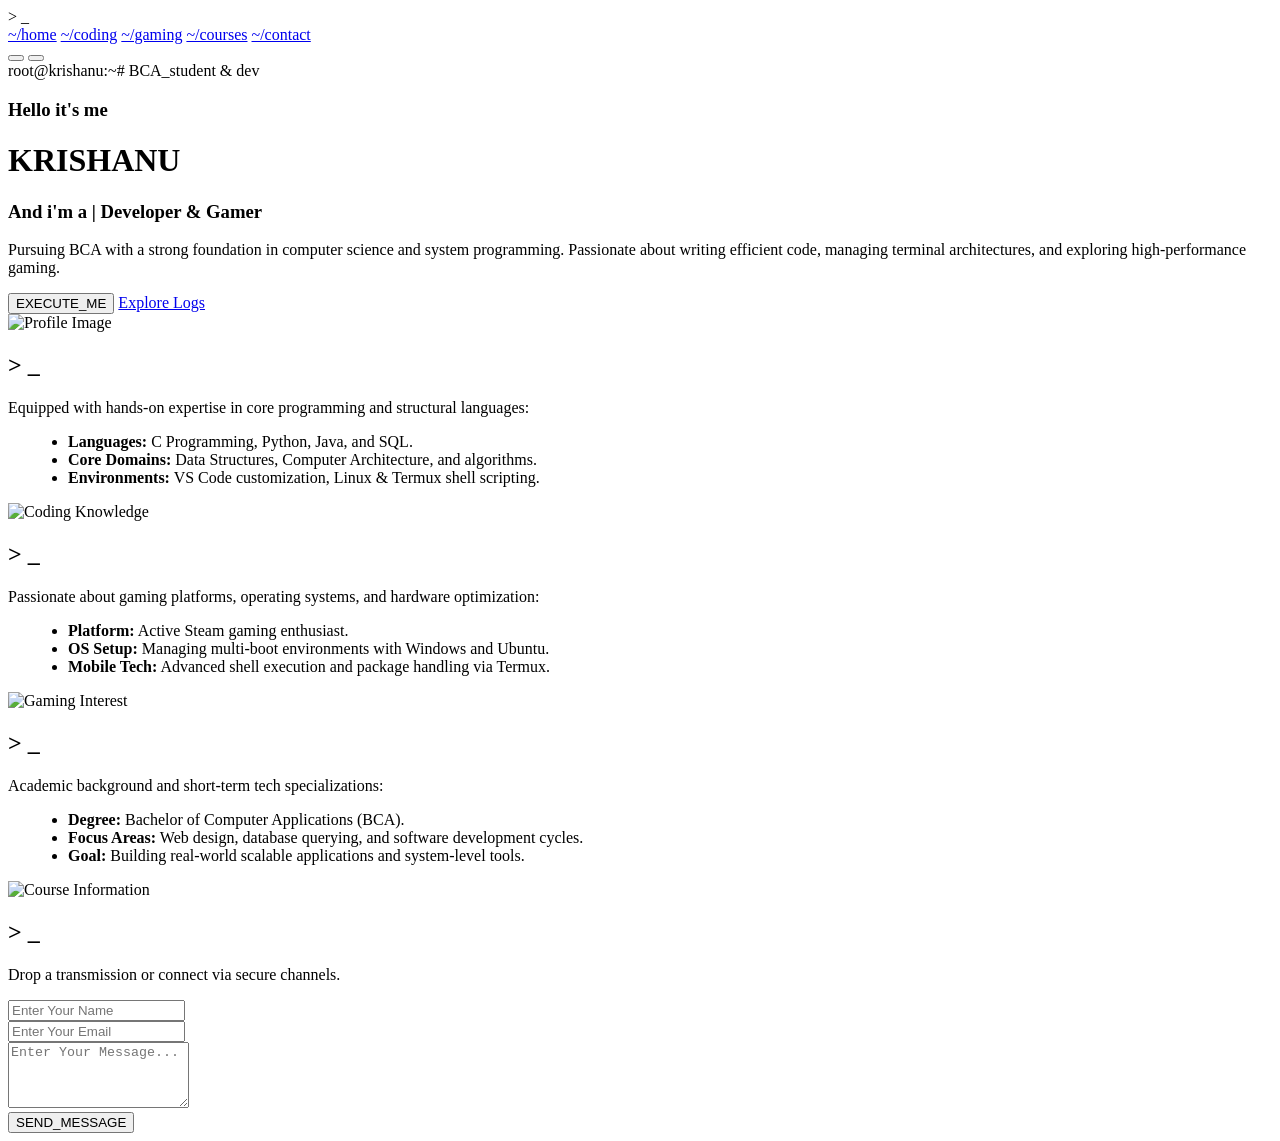
==== index.html @ 200f01db "Add files via upload" ====
<!DOCTYPE html>
<html lang="en">
<head>
    <meta charset="UTF-8">
    <meta name="viewport" content="width=device-width, initial-scale=1.0">
    <title>Cyber Portfolio - KRISHANU</title>
    <link rel="stylesheet" href="\CSS\index.css">
    <link href="https://fonts.googleapis.com/css2?family=Fira+Code:wght@400;600;700&display=swap" rel="stylesheet">
</head>
<body class="dark-theme">

    <div class="cyber-grid"></div>
    <div class="ambient-glow glow-1"></div>
    <div class="ambient-glow glow-2"></div>

    <header class="heading">
        <!-- Animated Typing Logo -->
        <div class="logo-container">
            <span class="prompt">&gt; </span><span class="typed-text" id="typedText"></span><span class="cursor">_</span>
        </div>
        
        <nav class="nav-links" id="navLinks">
            <a href="#home" class="active">~/home</a>
            <a href="#coding">~/coding</a>
            <a href="#gaming">~/gaming</a>
            <a href="#courses">~/courses</a>
            <a href="#contact">~/contact</a>
        </nav>
        
        <button type="button" class="btn" id="themeToggle" aria-label="Toggle Theme" title="Switch Theme"></button>
        <button type="button" class="menu-btn" id="menuToggle" aria-label="Toggle Menu"></button>
    </header>

    <!-- Hero Section with Profile Image (\image\img.jpg) -->
    <main class="body1" id="home">
        <div class="hero-content">
            <div class="badge">root@krishanu:~# BCA_student & dev</div>
            <h3 class="greeting">Hello it's me</h3>
            <h1 class="my-name">KRISHANU</h1>
            <h3 class="role">And i'm a | <span class="highlight">Developer & Gamer</span></h3>
            <p class="bio">Pursuing BCA with a strong foundation in computer science and system programming. Passionate about writing efficient code, managing terminal architectures, and exploring high-performance gaming.</p>
            
            <div class="cta-group">
                <button class="hire-btn">EXECUTE_ME</button>
                <a href="#coding" class="secondary-btn">Explore Logs</a>
            </div>
        </div>

        <div class="hero-img-container">
            <div class="shape-bg"></div>
            <image src="\image\img.jpg" class="img" alt="Profile Image"></image>
        </div>
    </main>

    <!-- Section 1: Coding Knowledge with \image\img1.jpg -->
    <section class="extra-section" id="coding">
        <div class="extra-card">
            <div class="extra-info">
                <h2>&gt; <span id="typedCoding"></span><span class="cursor">_</span></h2>
                <p>Equipped with hands-on expertise in core programming and structural languages:</p>
                <ul type="disc" style="margin-left: 20px; margin-top: 10px;">
                    <li><strong>Languages:</strong> C Programming, Python, Java, and SQL.</li>
                    <li><strong>Core Domains:</strong> Data Structures, Computer Architecture, and algorithms.</li>
                    <li><strong>Environments:</strong> VS Code customization, Linux & Termux shell scripting.</li>
                </ul>
            </div>
            <div class="extra-img-box">
                <img src="\image\img1.jpg" alt="Coding Knowledge">
            </div>
        </div>
    </section>

    <!-- Section 2: Gaming Interest with \image\img2.png -->
    <section class="extra-section" id="gaming">
        <div class="extra-card reverse">
            <div class="extra-info">
                <h2>&gt; <span id="typedGaming"></span><span class="cursor">_</span></h2>
                <p>Passionate about gaming platforms, operating systems, and hardware optimization:</p>
                <ul type="disc" style="margin-left: 20px; margin-top: 10px;">
                    <li><strong>Platform:</strong> Active Steam gaming enthusiast.</li>
                    <li><strong>OS Setup:</strong> Managing multi-boot environments with Windows and Ubuntu.</li>
                    <li><strong>Mobile Tech:</strong> Advanced shell execution and package handling via Termux.</li>
                </ul>
            </div>
            <div class="extra-img-box">
                <img src="\image\img2.png" alt="Gaming Interest">
            </div>
        </div>
    </section>

    <!-- Section 3: Course Information with \image\img3.jpg -->
    <section class="extra-section" id="courses">
        <div class="extra-card">
            <div class="extra-info">
                <h2>&gt; <span id="typedCourses"></span><span class="cursor">_</span></h2>
                <p>Academic background and short-term tech specializations:</p>
                <ul type="disc" style="margin-left: 20px; margin-top: 10px;">
                    <li><strong>Degree:</strong> Bachelor of Computer Applications (BCA).</li>
                    <li><strong>Focus Areas:</strong> Web design, database querying, and software development cycles.</li>
                    <li><strong>Goal:</strong> Building real-world scalable applications and system-level tools.</li>
                </ul>
            </div>
            <div class="extra-img-box">
                <img src="\image\img3.jpg" alt="Course Information">
            </div>
        </div>
    </section>

    <!-- Contact Section -->
    <section class="contact-section" id="contact">
        <div class="contact-container">
            <h2 class="contact-title">&gt; <span id="typedContact"></span><span class="cursor">_</span></h2>
            <p class="contact-desc">Drop a transmission or connect via secure channels.</p>
            
            <form class="contact-form" onsubmit="event.preventDefault(); alert('thanks for feedback');">
                <div class="form-group">
                    <input type="text" placeholder="Enter Your Name" required>
                </div>
                <div class="form-group">
                    <input type="email" placeholder="Enter Your Email" required>
                </div>
                <div class="form-group">
                    <textarea rows="4" placeholder="Enter Your Message..." required></textarea>
                </div>
                <button type="submit" class="submit-btn">SEND_MESSAGE</button>
            </form>
        </div>
    </section>

    <script src="/JS/index.js"></script>
</body>
</html>
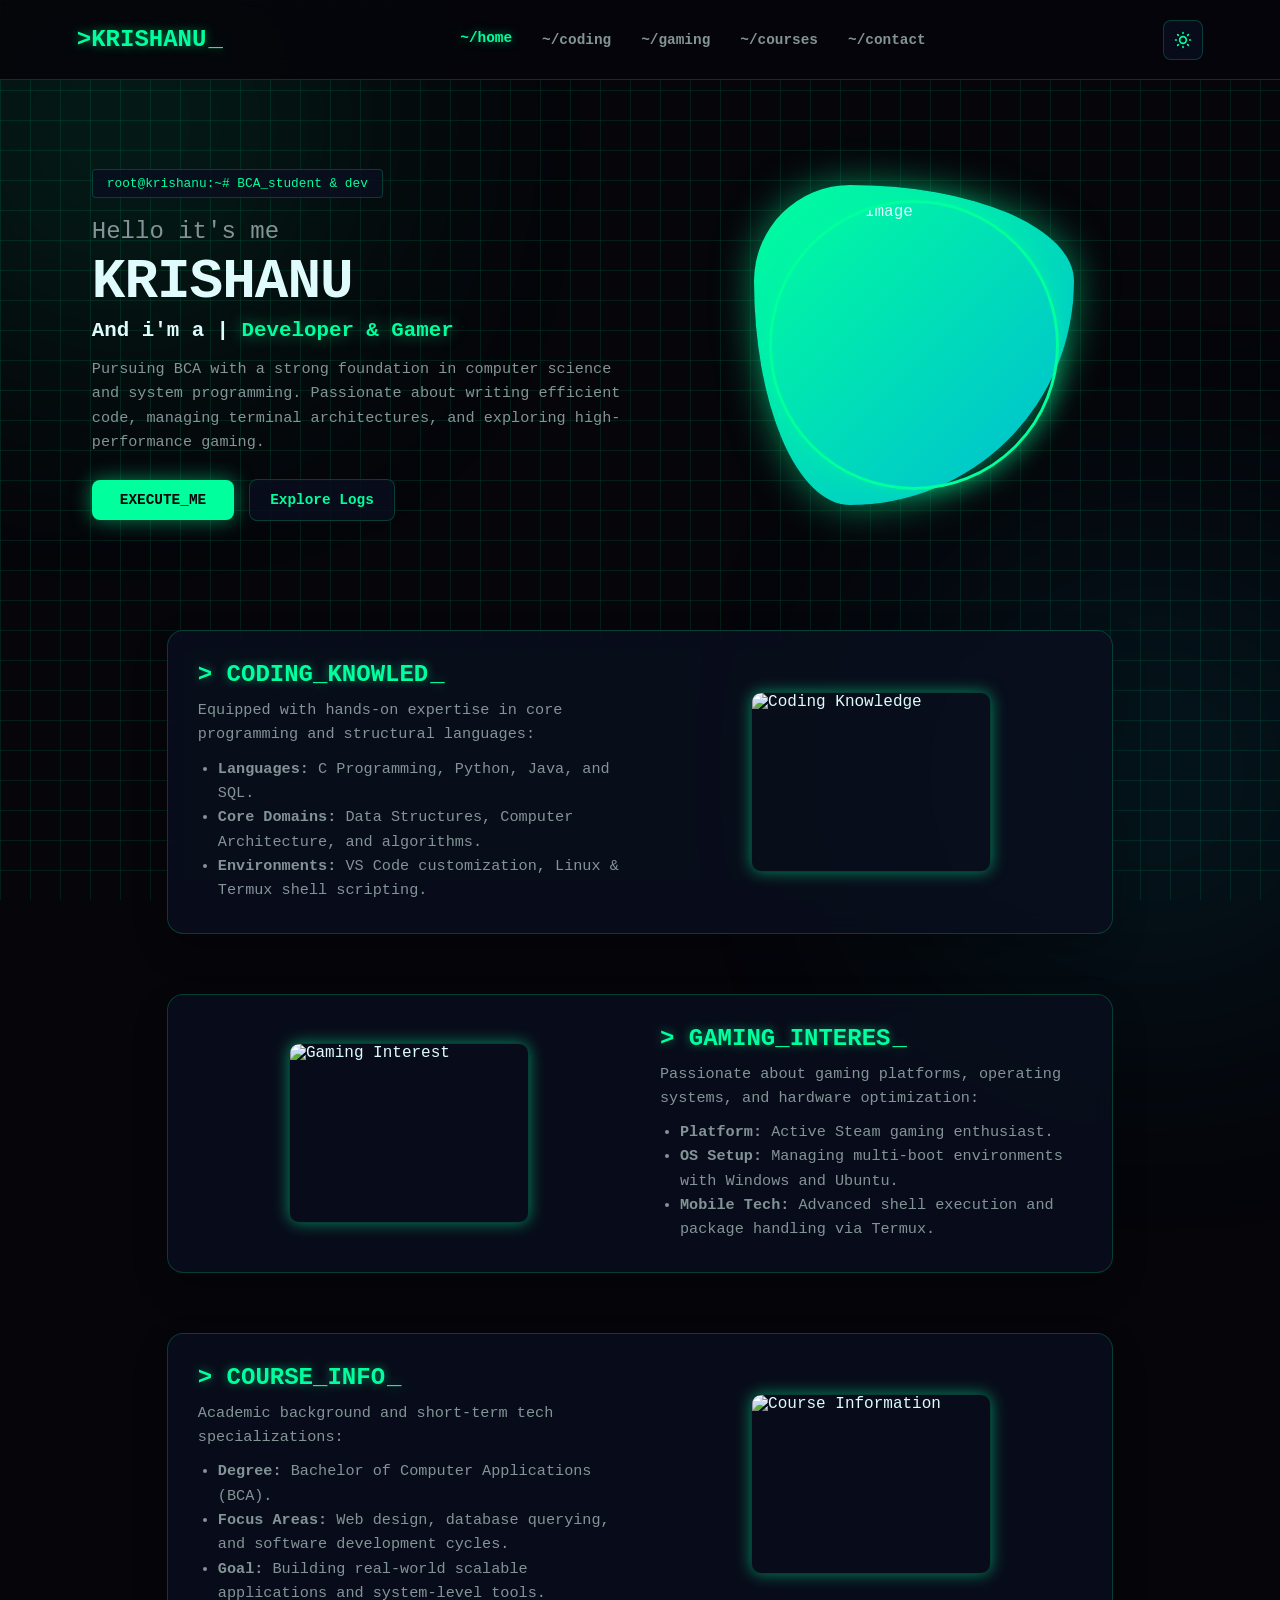
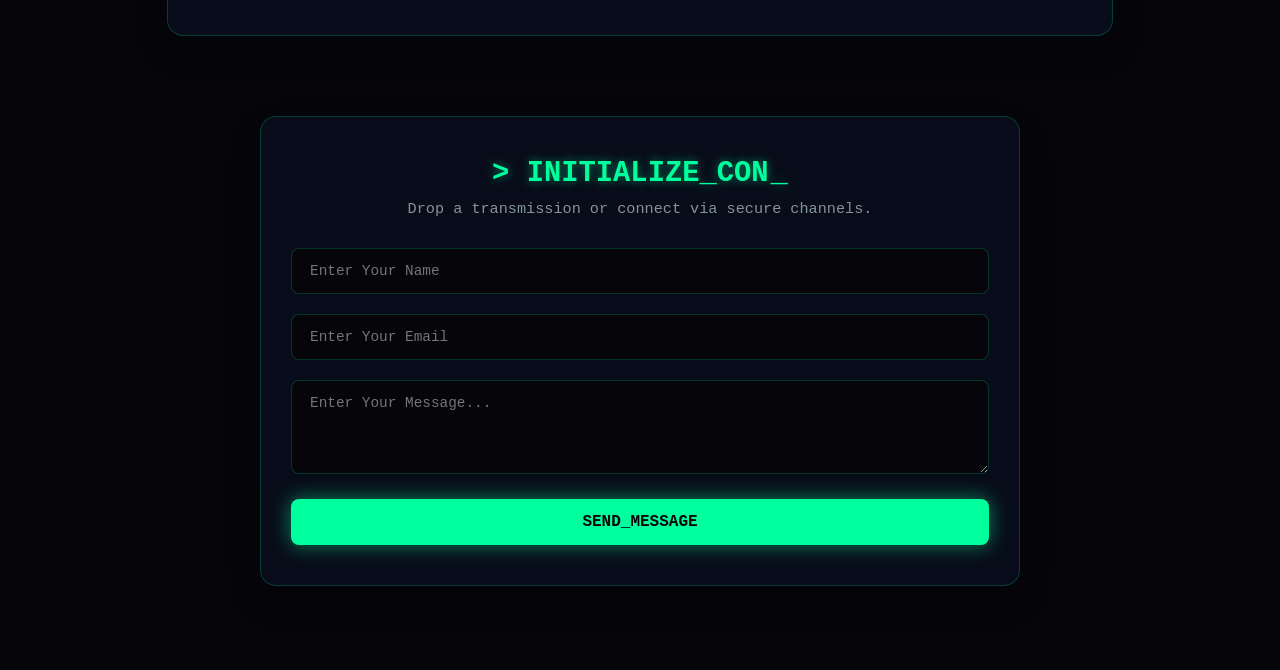
==== commit 44b39490: "Fix HTML structure and update file paths" ====
--- a/index.html
+++ b/index.html
@@ -4,7 +4,7 @@
     <meta charset="UTF-8">
     <meta name="viewport" content="width=device-width, initial-scale=1.0">
     <title>Cyber Portfolio - KRISHANU</title>
-    <link rel="stylesheet" href="\CSS\index.css">
+    <link rel="stylesheet" href="index.css">
     <link href="https://fonts.googleapis.com/css2?family=Fira+Code:wght@400;600;700&display=swap" rel="stylesheet">
 </head>
 <body class="dark-theme">
@@ -127,6 +127,6 @@
         </div>
     </section>
 
-    <script src="/JS/index.js"></script>
+    <script src="index.js"></script>
 </body>
-</html>+</html>
--- a/index.css
+++ b/index.css
@@ -0,0 +1,431 @@
+* {
+    margin: 0;
+    padding: 0;
+    box-sizing: border-box;
+    font-family: 'Fira Code', monospace;
+}
+
+body.dark-theme {
+    --bg-color: #05050a;
+    --card-bg: rgba(10, 15, 30, 0.85);
+    --border-color: rgba(0, 255, 157, 0.2);
+    --accent-color: #00ff9d;
+    --accent-glow: rgba(0, 255, 157, 0.5);
+    --text-main: #e0fbfc;
+    --text-muted: #839496;
+    --heading-bg: rgba(5, 5, 10, 0.9);
+}
+
+body.light-theme {
+    --bg-color: #f0f8ff;
+    --card-bg: rgba(255, 255, 255, 0.9);
+    --border-color: rgba(0, 150, 255, 0.3);
+    --accent-color: #0077ff;
+    --accent-glow: rgba(0, 119, 255, 0.4);
+    --text-main: #1e293b;
+    --text-muted: #64748b;
+    --heading-bg: rgba(240, 248, 255, 0.9);
+}
+
+body, html {
+    background-color: var(--bg-color);
+    color: var(--text-main);
+    overflow-x: hidden;
+    min-height: 100vh;
+    scroll-behavior: smooth;
+    transition: background-color 0.3s ease, color 0.3s ease;
+}
+
+.cyber-grid {
+    position: fixed;
+    top: 0; left: 0; width: 100%; height: 100%;
+    background-image: linear-gradient(var(--border-color) 1px, transparent 1px),
+                      linear-gradient(90deg, var(--border-color) 1px, transparent 1px);
+    background-size: 30px 30px;
+    z-index: -2;
+    opacity: 0.5;
+}
+
+.ambient-glow {
+    position: absolute;
+    width: 350px;
+    height: 350px;
+    border-radius: 50%;
+    filter: blur(140px);
+    z-index: -1;
+    opacity: 0.2;
+    pointer-events: none;
+}
+.glow-1 { top: -50px; left: -50px; background: var(--accent-color); }
+.glow-2 { bottom: -50px; right: -50px; background: #00bcd4; }
+
+.heading {
+    display: flex;
+    justify-content: space-between;
+    align-items: center;
+    background: var(--heading-bg);
+    backdrop-filter: blur(12px);
+    height: 80px;
+    padding: 0 6%;
+    position: sticky;
+    top: 0;
+    z-index: 1000;
+    border-bottom: 1px solid var(--border-color);
+}
+
+.logo-container {
+    font-size: 1.5rem;
+    font-weight: 700;
+    color: var(--accent-color);
+    text-shadow: 0 0 10px var(--accent-glow);
+    display: flex;
+    align-items: center;
+}
+.prompt {
+    color: var(--accent-color);
+}
+.cursor {
+    display: inline-block;
+    font-weight: bold;
+    color: var(--accent-color);
+    margin-left: 2px;
+    text-shadow: 0 0 12px var(--accent-glow);
+    animation: pulseUnderscore 0.7s ease-in-out infinite alternate;
+}
+
+@keyframes pulseUnderscore {
+    0% { opacity: 0.2; text-shadow: none; }
+    100% { opacity: 1; text-shadow: 0 0 15px var(--accent-color); }
+}
+
+.nav-links {
+    display: flex;
+    gap: 30px;
+}
+
+.nav-links a {
+    text-decoration: none;
+    color: var(--text-muted);
+    font-weight: 600;
+    font-size: 0.9rem;
+    transition: all 0.3s ease;
+    position: relative;
+    padding: 5px 0;
+}
+
+.nav-links a:hover, .nav-links a.active {
+    color: var(--accent-color);
+    text-shadow: 0 0 10px var(--accent-glow);
+    transform: translateY(-2px);
+}
+
+.btn {
+    height: 40px;
+    width: 40px;
+    border-radius: 8px;
+    border: 1px solid var(--border-color);
+    background: var(--card-bg);
+    cursor: pointer;
+    background-size: 20px;
+    background-position: center;
+    background-repeat: no-repeat;
+    transition: all 0.3s ease;
+}
+body.dark-theme .btn {
+    background-image: url("data:image/svg+xml,%3Csvg xmlns='http://www.w3.org/2000/svg' fill='none' viewBox='0 0 24 24' stroke='%2300ff9d'%3E%3Cpath stroke-linecap='round' stroke-linejoin='round' stroke-width='2' d='M12 3v1m0 16v1m9-9h-1M4 12H3m15.364 6.364l-.707-.707M6.343 6.343l-.707-.707m12.728 0l-.707.707M6.343 17.657l-.707.707M16 12a4 4 0 11-8 0 4 4 0 018 0z'%3E%3C/path%3E%3C/svg%3E");
+}
+body.light-theme .btn {
+    background-image: url("data:image/svg+xml,%3Csvg xmlns='http://www.w3.org/2000/svg' fill='none' viewBox='0 0 24 24' stroke='%230077ff'%3E%3Cpath stroke-linecap='round' stroke-linejoin='round' stroke-width='2' d='M20.354 15.354A9 9 0 018.646 3.646 9.003 9.003 0 0012 21a9.003 9.003 0 008.354-5.646z'%3E%3C/path%3E%3C/svg%3E");
+}
+.btn:hover { transform: scale(1.1); box-shadow: 0 0 10px var(--accent-glow); }
+
+.menu-btn {
+    height: 40px;
+    width: 40px;
+    border-radius: 8px;
+    border: 1px solid var(--border-color);
+    background: var(--card-bg);
+    cursor: pointer;
+    display: none;
+    background-size: 20px;
+    background-position: center;
+    background-repeat: no-repeat;
+}
+body.dark-theme .menu-btn {
+    background-image: url("data:image/svg+xml,%3Csvg xmlns='http://www.w3.org/2000/svg' fill='none' viewBox='0 0 24 24' stroke='%2300ff9d'%3E%3Cpath stroke-linecap='round' stroke-linejoin='round' stroke-width='2' d='M4 6h16M4 12h16m-7 6h7'%3E%3C/path%3E%3C/svg%3E");
+}
+body.light-theme .menu-btn {
+    background-image: url("data:image/svg+xml,%3Csvg xmlns='http://www.w3.org/2000/svg' fill='none' viewBox='0 0 24 24' stroke='%230077ff'%3E%3Cpath stroke-linecap='round' stroke-linejoin='round' stroke-width='2' d='M4 6h16M4 12h16m-7 6h7'%3E%3C/path%3E%3C/svg%3E");
+}
+
+.body1 {
+    background: transparent;
+    width: 100%;
+    max-width: 1250px;
+    margin: 40px auto;
+    padding: 0 6%;
+    display: flex;
+    justify-content: space-between;
+    align-items: center;
+    position: relative;
+    z-index: 1;
+}
+
+.hero-content {
+    flex: 1;
+    max-width: 650px;
+}
+
+.badge {
+    display: inline-block;
+    padding: 6px 14px;
+    background: var(--card-bg);
+    border: 1px solid var(--border-color);
+    color: var(--accent-color);
+    font-size: 0.8rem;
+    border-radius: 4px;
+    margin-bottom: 20px;
+}
+
+.greeting {
+    font-size: 1.5rem;
+    font-weight: 400;
+    color: var(--text-muted);
+}
+
+.my-name {
+    font-size: 3.5rem;
+    font-weight: 700;
+    color: var(--text-main);
+    margin: 5px 0;
+    letter-spacing: -1px;
+}
+
+.role {
+    font-size: 1.3rem;
+    font-weight: 600;
+    color: var(--text-main);
+    margin-bottom: 15px;
+}
+
+.highlight {
+    color: var(--accent-color);
+    text-shadow: 0 0 15px var(--accent-glow);
+}
+
+.bio {
+    font-size: 0.95rem;
+    color: var(--text-muted);
+    margin-bottom: 25px;
+    line-height: 1.6;
+}
+
+.cta-group {
+    display: flex;
+    gap: 15px;
+    align-items: center;
+}
+
+.hire-btn {
+    background: var(--accent-color);
+    color: var(--bg-color);
+    border: none;
+    padding: 12px 28px;
+    font-size: 0.9rem;
+    font-weight: 700;
+    border-radius: 8px;
+    cursor: pointer;
+    box-shadow: 0 0 20px var(--accent-glow);
+    transition: all 0.3s ease;
+}
+
+.hire-btn:hover {
+    transform: translateY(-4px);
+    box-shadow: 0 0 35px var(--accent-color);
+}
+
+.secondary-btn {
+    text-decoration: none;
+    color: var(--accent-color);
+    padding: 12px 20px;
+    font-size: 0.9rem;
+    font-weight: 600;
+    border-radius: 8px;
+    background: var(--card-bg);
+    border: 1px solid var(--border-color);
+    transition: all 0.3s ease;
+}
+
+.secondary-btn:hover {
+    border-color: var(--accent-color);
+    transform: translateY(-3px);
+}
+
+.hero-img-container {
+    flex: 1;
+    display: flex;
+    justify-content: center;
+    align-items: center;
+    position: relative;
+    height: 450px;
+}
+
+.shape-bg {
+    position: absolute;
+    width: 320px;
+    height: 320px;
+    background: linear-gradient(135deg, var(--accent-color), #00bcd4);
+    border-radius: 30% 70% 70% 30% / 30% 30% 70% 70%;
+    box-shadow: 0 0 40px var(--accent-glow);
+    z-index: 1;
+    animation: cyberMorph 8s ease-in-out infinite alternate;
+}
+
+@keyframes cyberMorph {
+    0% { border-radius: 30% 70% 70% 30% / 30% 30% 70% 70%; transform: rotate(0deg); }
+    100% { border-radius: 50% 50% 33% 67% / 55% 27% 73% 45%; transform: rotate(360deg); }
+}
+
+.img {
+    height: 290px;
+    width: 290px;
+    border-radius: 50%;
+    object-fit: cover;
+    position: relative;
+    z-index: 2;
+    border: 3px solid var(--accent-color);
+    box-shadow: 0 0 25px var(--accent-glow);
+    animation: floatImage 4s ease-in-out infinite;
+}
+
+@keyframes floatImage {
+    0% { transform: translateY(0px); }
+    50% { transform: translateY(-12px); }
+    100% { transform: translateY(0px); }
+}
+
+.extra-section {
+    width: 100%;
+    max-width: 1100px;
+    margin: 60px auto;
+    padding: 0 6%;
+}
+
+.extra-card {
+    background: var(--card-bg);
+    backdrop-filter: blur(12px);
+    border: 1px solid var(--border-color);
+    padding: 30px;
+    border-radius: 16px;
+    display: flex;
+    align-items: center;
+    justify-content: space-between;
+    gap: 40px;
+    box-shadow: 0 15px 35px rgba(0, 0, 0, 0.2);
+    transition: border-color 0.3s ease;
+}
+
+.extra-card:hover { border-color: var(--accent-color); }
+.extra-card.reverse { flex-direction: row-reverse; }
+
+.extra-info { flex: 1; }
+.extra-info h2 {
+    font-size: 1.5rem;
+    color: var(--accent-color);
+    margin-bottom: 10px;
+    text-shadow: 0 0 10px var(--accent-glow);
+}
+.extra-info p, .extra-info li { color: var(--text-muted); font-size: 0.95rem; line-height: 1.6; }
+
+.extra-img-box {
+    flex: 1;
+    display: flex;
+    justify-content: center;
+    align-items: center;
+}
+
+.extra-img-box img {
+    width: 240px;
+    height: 180px;
+    object-fit: cover;
+    border-radius: 10px;
+    border: 1px solid var(--border-color);
+    box-shadow: 0 0 15px var(--accent-glow);
+    transition: transform 0.3s ease;
+}
+.extra-img-box img:hover { transform: scale(1.05); }
+
+.contact-section {
+    width: 100%;
+    max-width: 800px;
+    margin: 80px auto;
+    padding: 0 20px;
+    text-align: center;
+}
+
+.contact-container {
+    background: var(--card-bg);
+    backdrop-filter: blur(12px);
+    border: 1px solid var(--border-color);
+    padding: 40px 30px;
+    border-radius: 16px;
+    box-shadow: 0 15px 35px rgba(0, 0, 0, 0.2);
+}
+
+.contact-title {
+    font-size: 1.8rem;
+    color: var(--accent-color);
+    margin-bottom: 10px;
+    text-shadow: 0 0 10px var(--accent-glow);
+}
+
+.contact-desc { color: var(--text-muted); font-size: 0.95rem; margin-bottom: 30px; }
+.contact-form { display: flex; flex-direction: column; gap: 20px; }
+
+.form-group input, .form-group textarea {
+    width: 100%;
+    padding: 14px 18px;
+    background: var(--bg-color);
+    border: 1px solid var(--border-color);
+    border-radius: 8px;
+    color: var(--text-main);
+    font-family: 'Fira Code', monospace;
+    font-size: 0.9rem;
+    outline: none;
+}
+.form-group input:focus, .form-group textarea:focus { border-color: var(--accent-color); }
+
+.submit-btn {
+    background: var(--accent-color);
+    color: var(--bg-color);
+    border: none;
+    padding: 14px;
+    font-size: 1rem;
+    font-weight: 700;
+    border-radius: 8px;
+    cursor: pointer;
+    box-shadow: 0 0 20px var(--accent-glow);
+    transition: all 0.3s ease;
+}
+.submit-btn:hover { transform: translateY(-2px); }
+
+@media (max-width: 950px) {
+    .body1 { flex-direction: column-reverse; text-align: center; gap: 40px; }
+    .hero-content { display: flex; flex-direction: column; align-items: center; }
+    .extra-card, .extra-card.reverse { flex-direction: column; text-align: center; }
+    .nav-links {
+        display: none;
+        position: absolute;
+        top: 80px; left: 0; width: 100%;
+        background: var(--heading-bg);
+        backdrop-filter: blur(12px);
+        flex-direction: column;
+        padding: 20px;
+        text-align: center;
+        border-bottom: 1px solid var(--border-color);
+        gap: 15px;
+    }
+    .nav-links.mobile-active { display: flex; }
+    .menu-btn { display: block; }
+    .cta-group { justify-content: center; }
+}
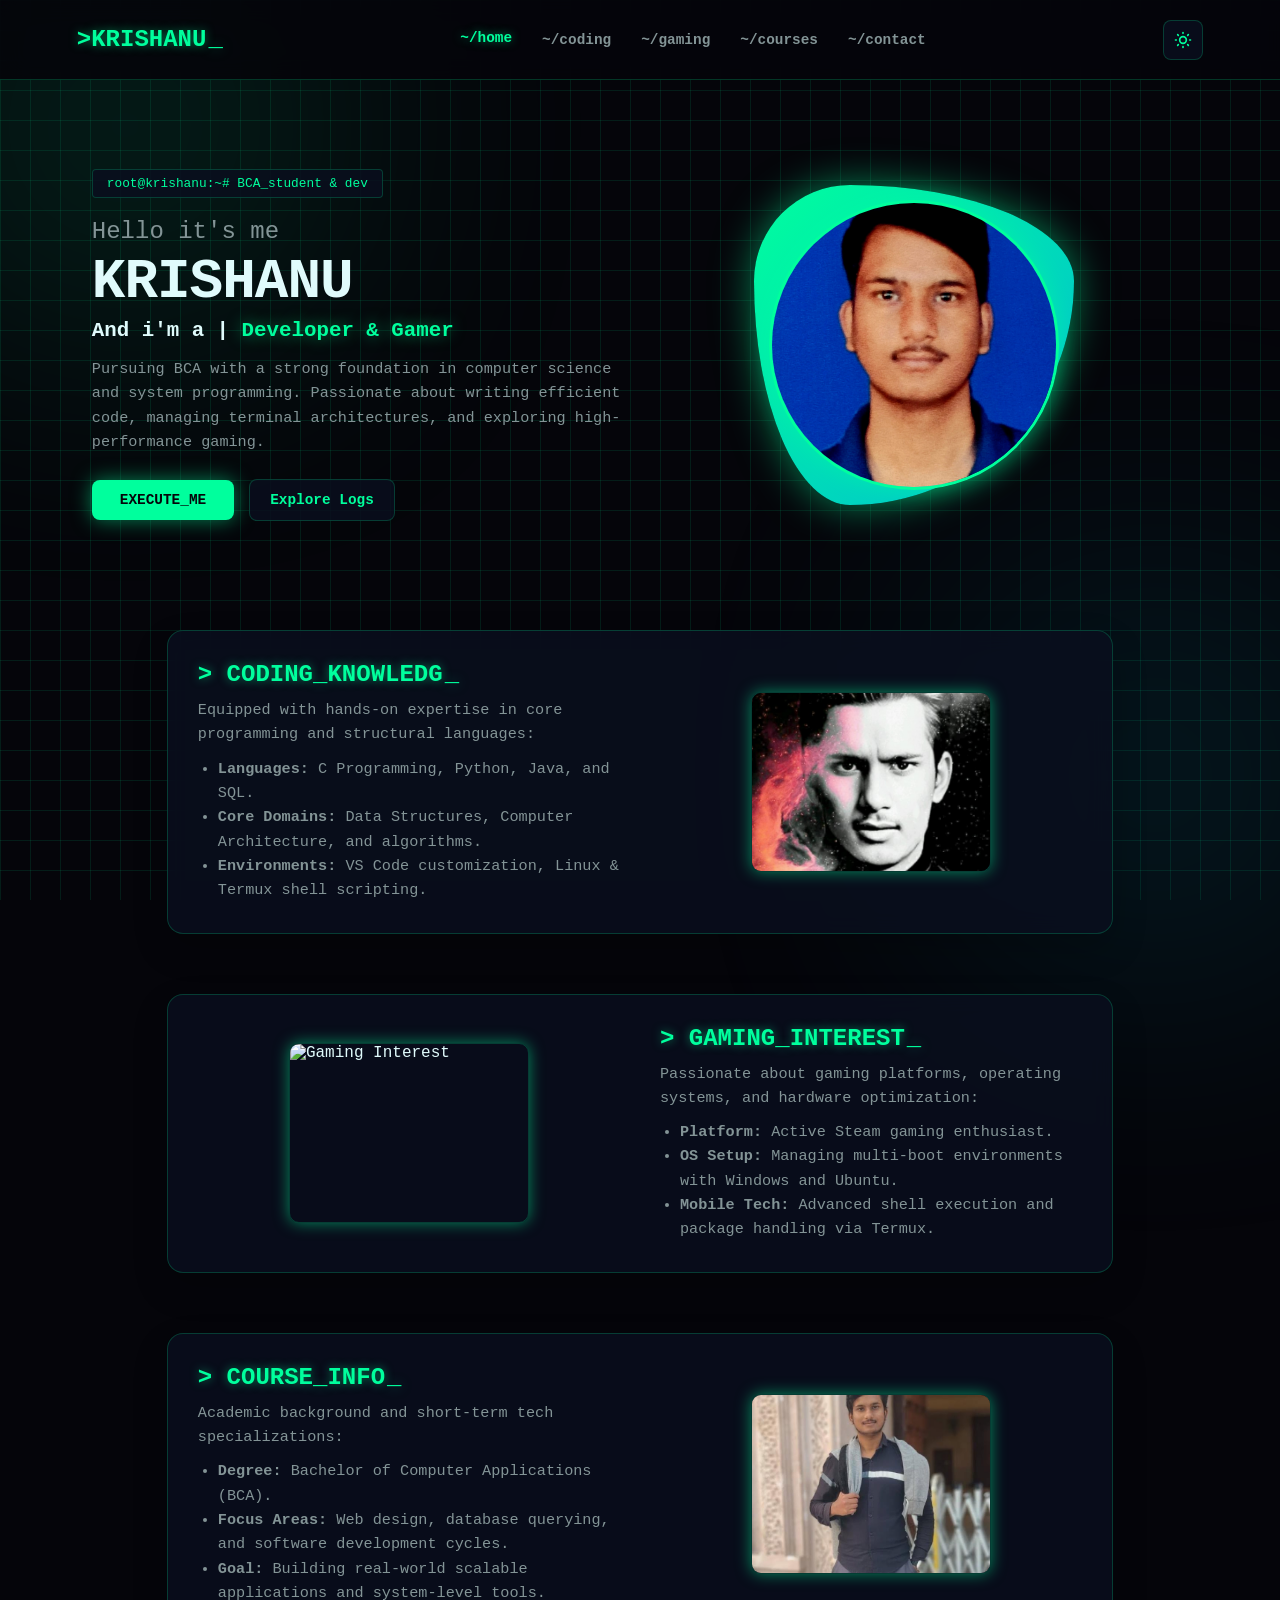
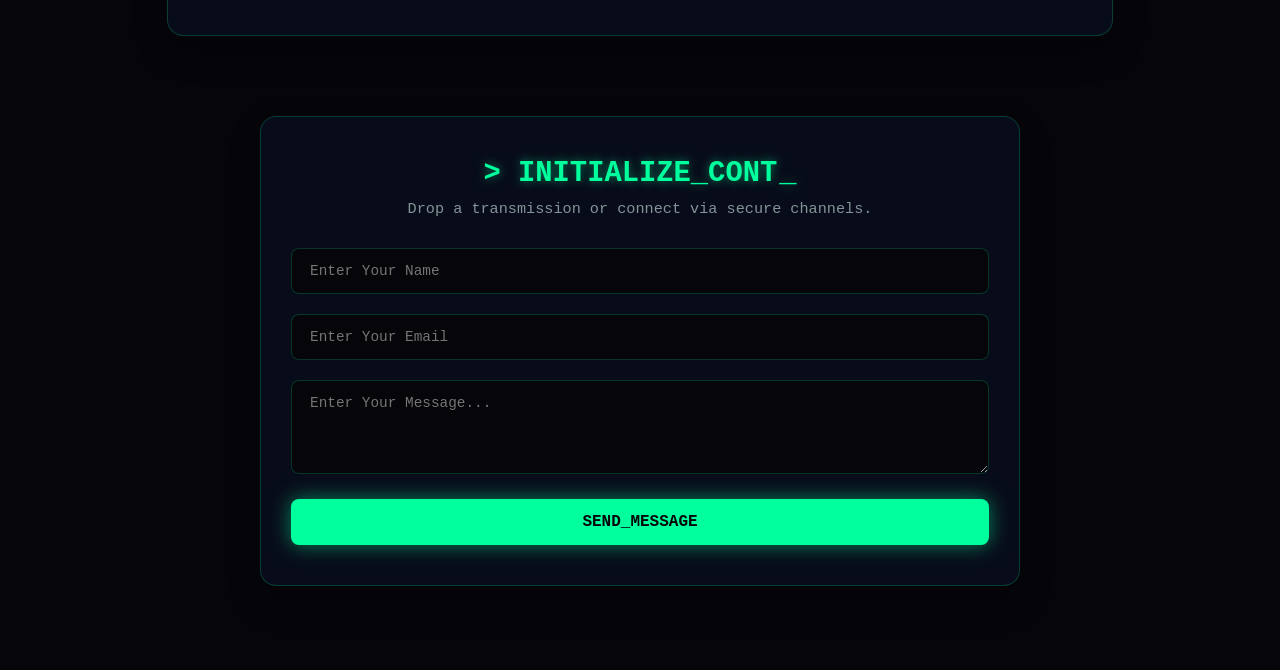
==== commit 95b07dca: "Update index.html" ====
--- a/index.html
+++ b/index.html
@@ -48,7 +48,7 @@
 
         <div class="hero-img-container">
             <div class="shape-bg"></div>
-            <image src="\image\img.jpg" class="img" alt="Profile Image"></image>
+            <image src="img.jpg" class="img" alt="Profile Image"></image>
         </div>
     </main>
 
@@ -65,7 +65,7 @@
                 </ul>
             </div>
             <div class="extra-img-box">
-                <img src="\image\img1.jpg" alt="Coding Knowledge">
+                <img src="img1.jpg" alt="Coding Knowledge">
             </div>
         </div>
     </section>
@@ -83,7 +83,7 @@
                 </ul>
             </div>
             <div class="extra-img-box">
-                <img src="\image\img2.png" alt="Gaming Interest">
+                <img src="img2.png" alt="Gaming Interest">
             </div>
         </div>
     </section>
@@ -101,7 +101,7 @@
                 </ul>
             </div>
             <div class="extra-img-box">
-                <img src="\image\img3.jpg" alt="Course Information">
+                <img src="img3.jpg" alt="Course Information">
             </div>
         </div>
     </section>
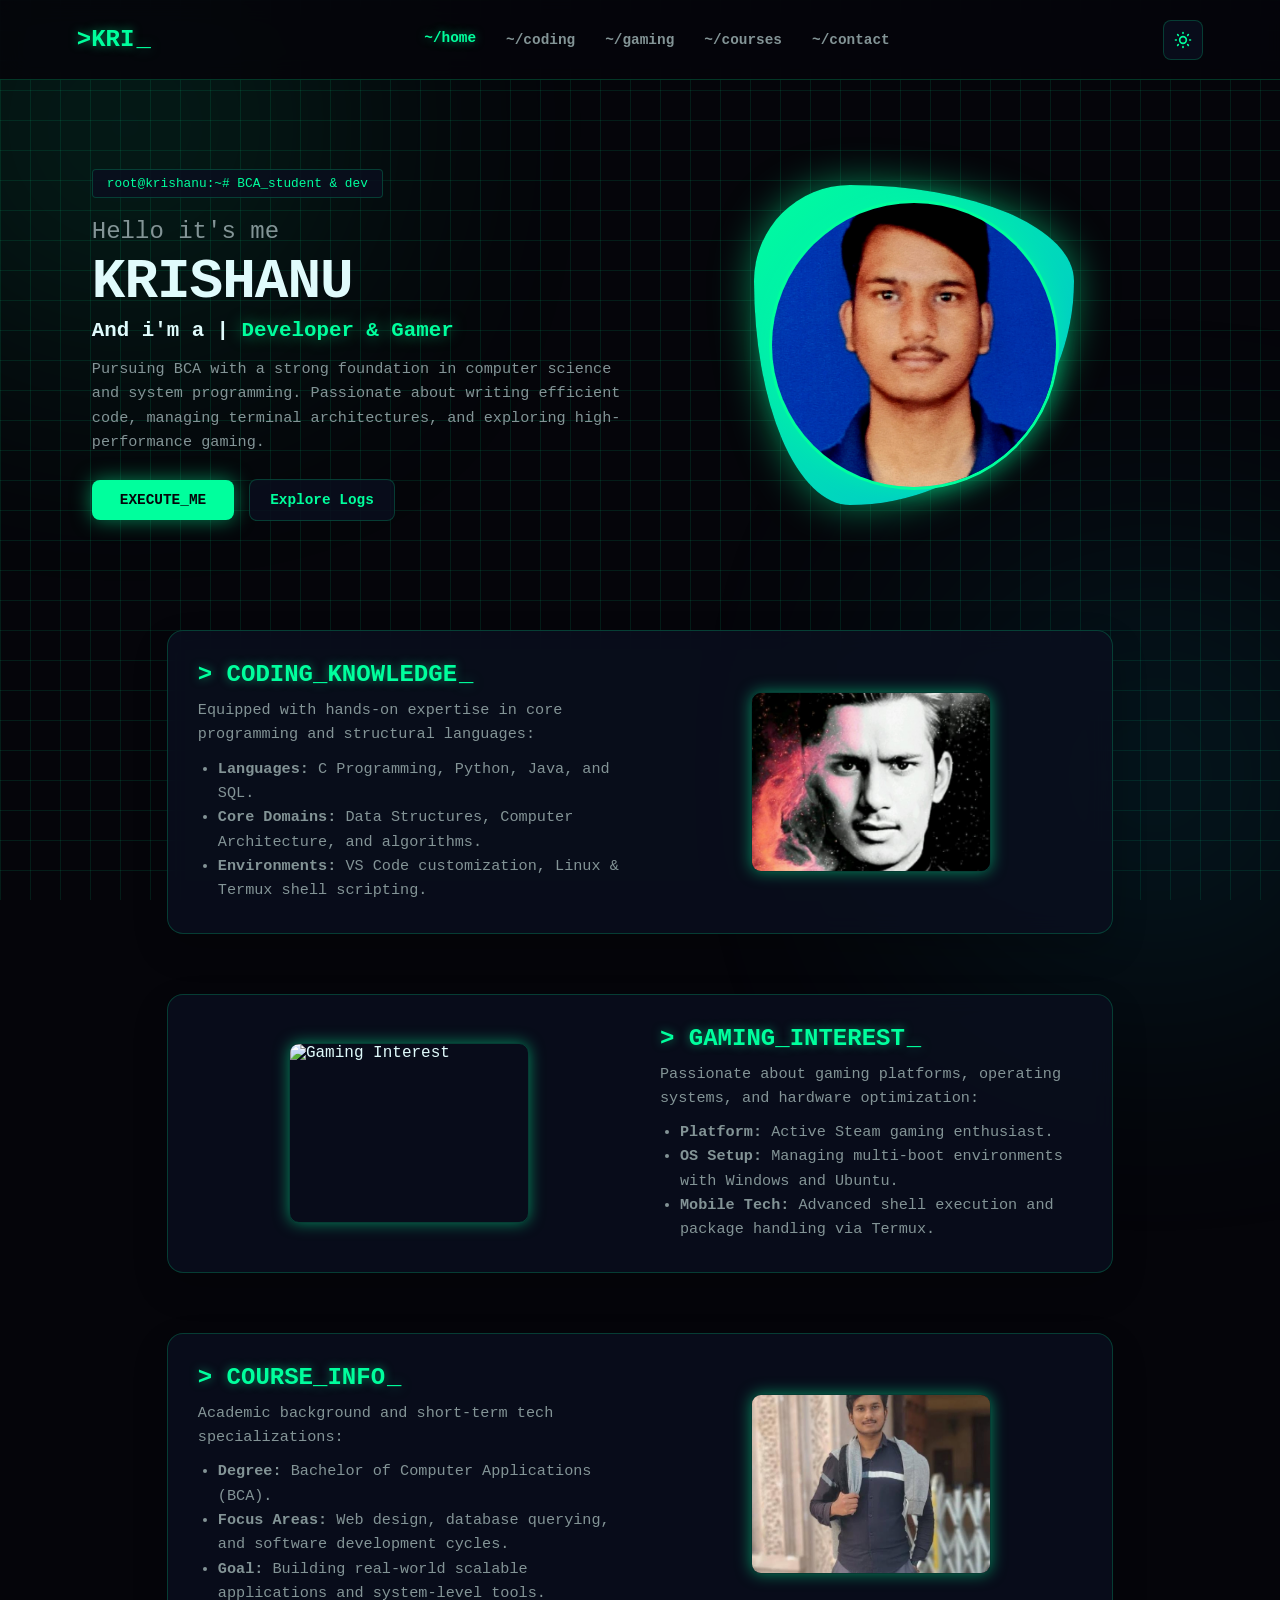
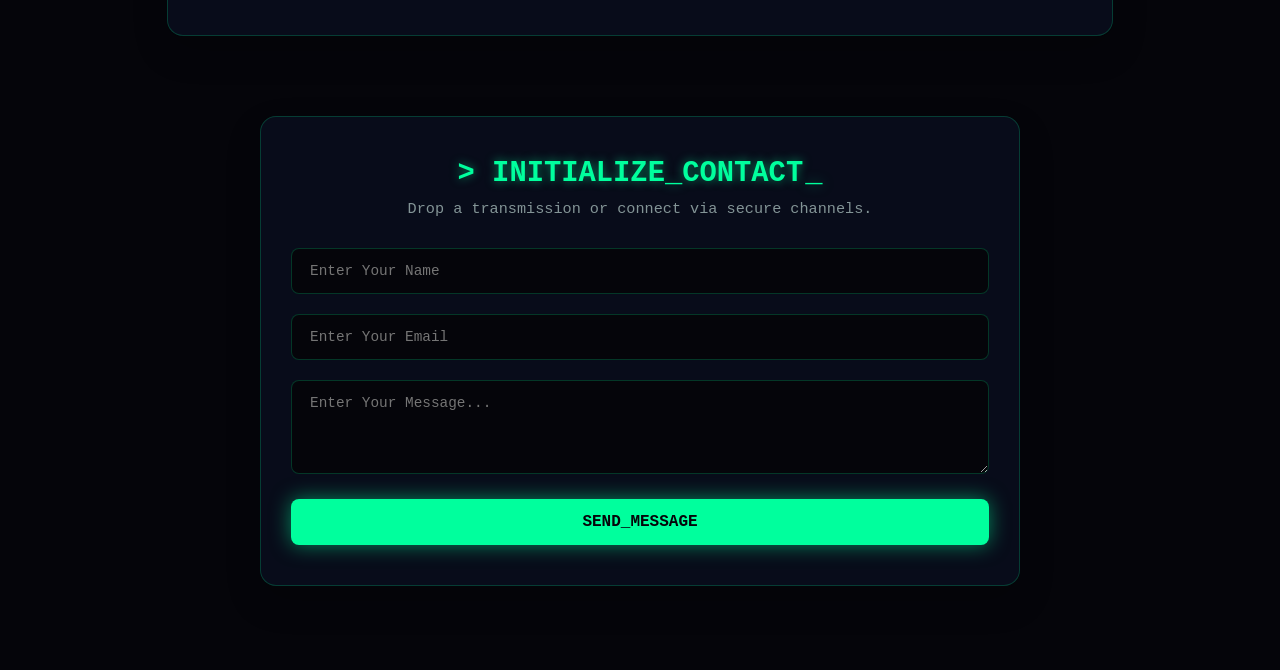
==== commit 4867c0f8: "Update index.html" ====
--- a/index.html
+++ b/index.html
@@ -48,7 +48,7 @@
 
         <div class="hero-img-container">
             <div class="shape-bg"></div>
-            <image src="img.jpg" class="img" alt="Profile Image"></image>
+            <img src="img.jpg" class="img" alt="Profile Image">
         </div>
     </main>
 
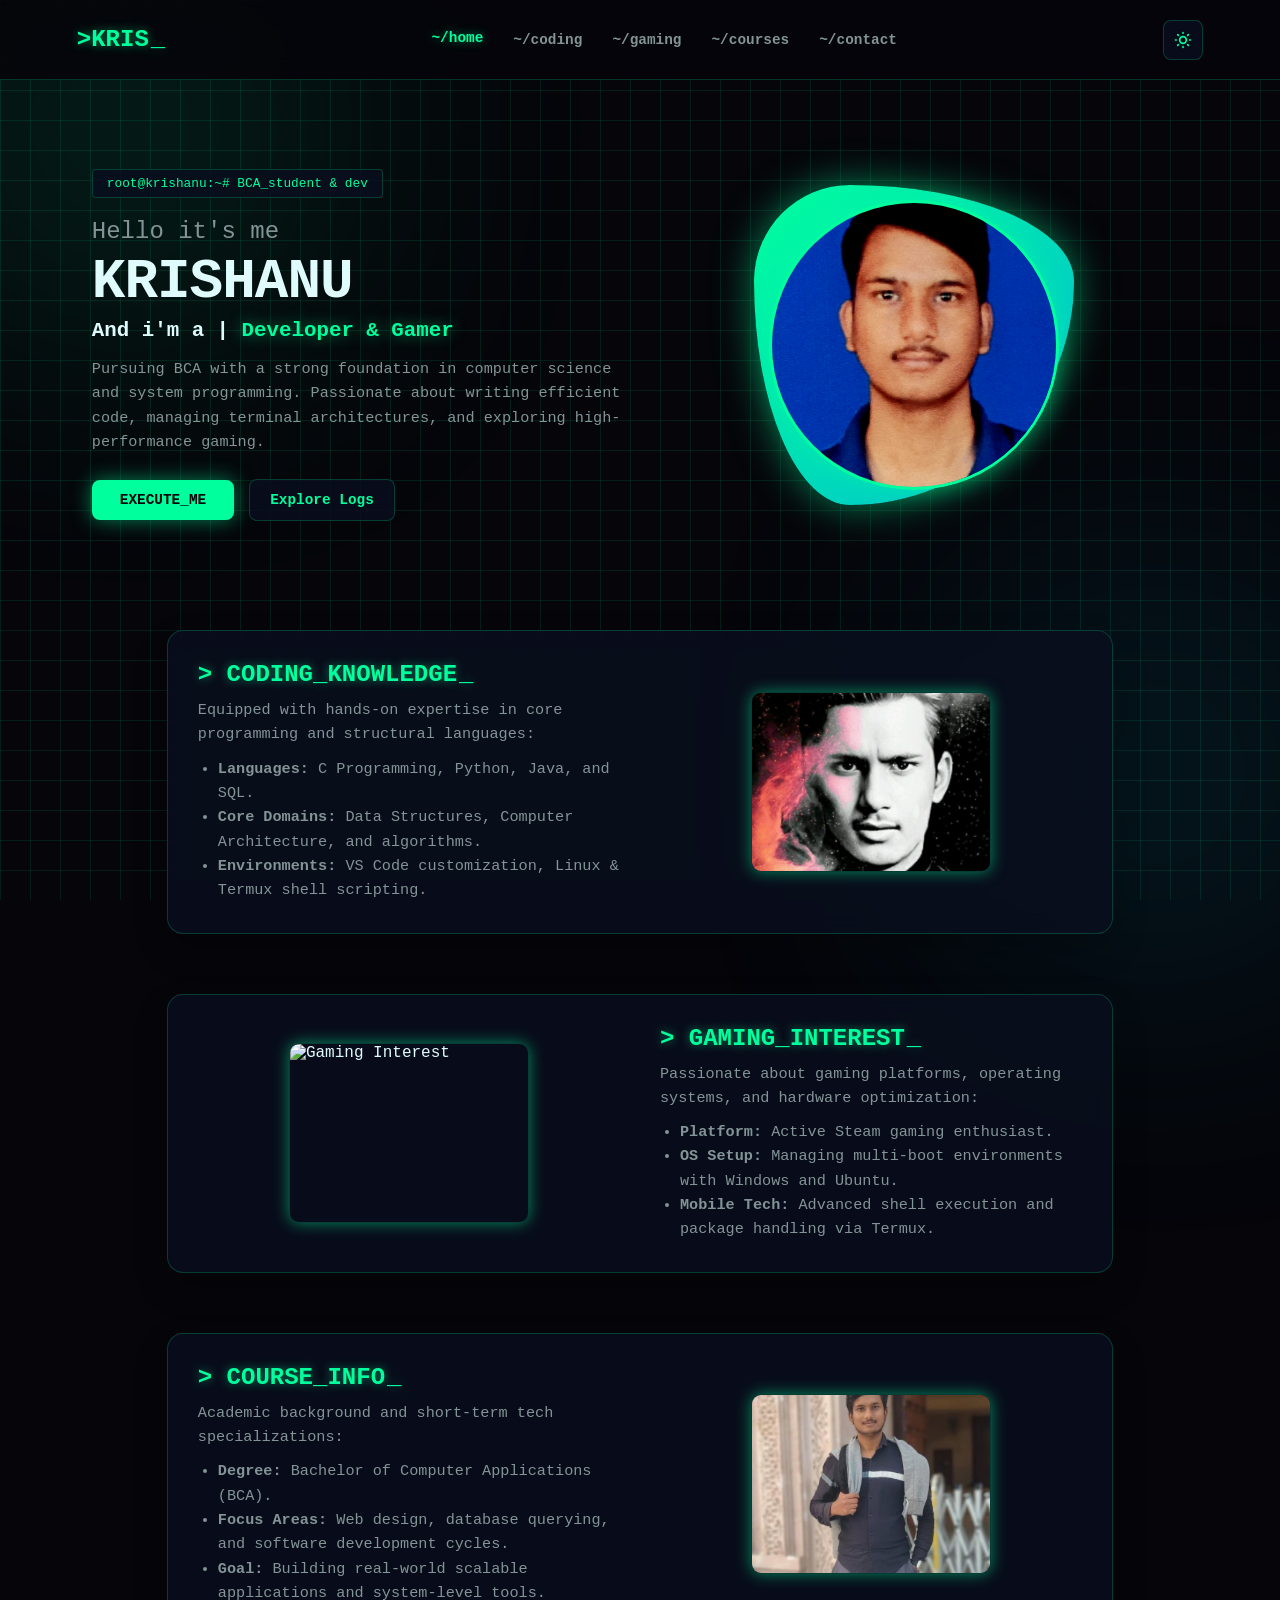
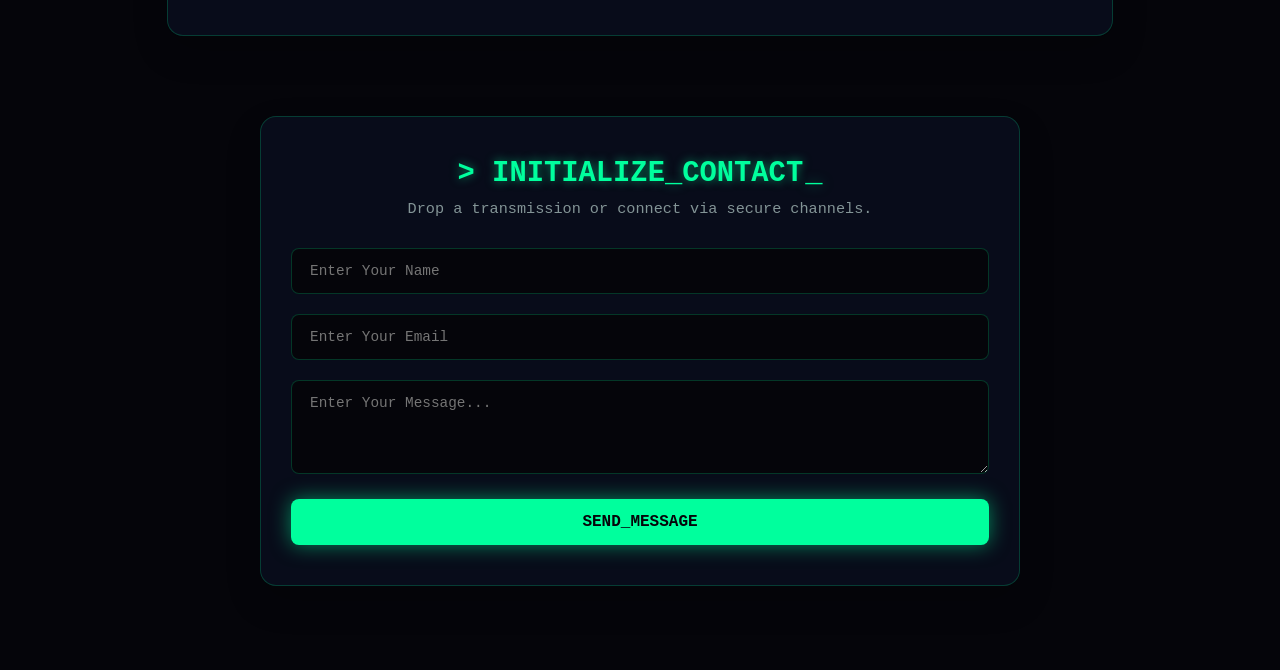
==== commit b8dcde50: "Update index.html" ====
--- a/index.html
+++ b/index.html
@@ -14,7 +14,6 @@
     <div class="ambient-glow glow-2"></div>
 
     <header class="heading">
-        <!-- Animated Typing Logo -->
         <div class="logo-container">
             <span class="prompt">&gt; </span><span class="typed-text" id="typedText"></span><span class="cursor">_</span>
         </div>
@@ -31,7 +30,6 @@
         <button type="button" class="menu-btn" id="menuToggle" aria-label="Toggle Menu"></button>
     </header>
 
-    <!-- Hero Section with Profile Image (\image\img.jpg) -->
     <main class="body1" id="home">
         <div class="hero-content">
             <div class="badge">root@krishanu:~# BCA_student & dev</div>
@@ -52,7 +50,6 @@
         </div>
     </main>
 
-    <!-- Section 1: Coding Knowledge with \image\img1.jpg -->
     <section class="extra-section" id="coding">
         <div class="extra-card">
             <div class="extra-info">
@@ -70,7 +67,6 @@
         </div>
     </section>
 
-    <!-- Section 2: Gaming Interest with \image\img2.png -->
     <section class="extra-section" id="gaming">
         <div class="extra-card reverse">
             <div class="extra-info">
@@ -88,7 +84,6 @@
         </div>
     </section>
 
-    <!-- Section 3: Course Information with \image\img3.jpg -->
     <section class="extra-section" id="courses">
         <div class="extra-card">
             <div class="extra-info">
@@ -106,7 +101,6 @@
         </div>
     </section>
 
-    <!-- Contact Section -->
     <section class="contact-section" id="contact">
         <div class="contact-container">
             <h2 class="contact-title">&gt; <span id="typedContact"></span><span class="cursor">_</span></h2>
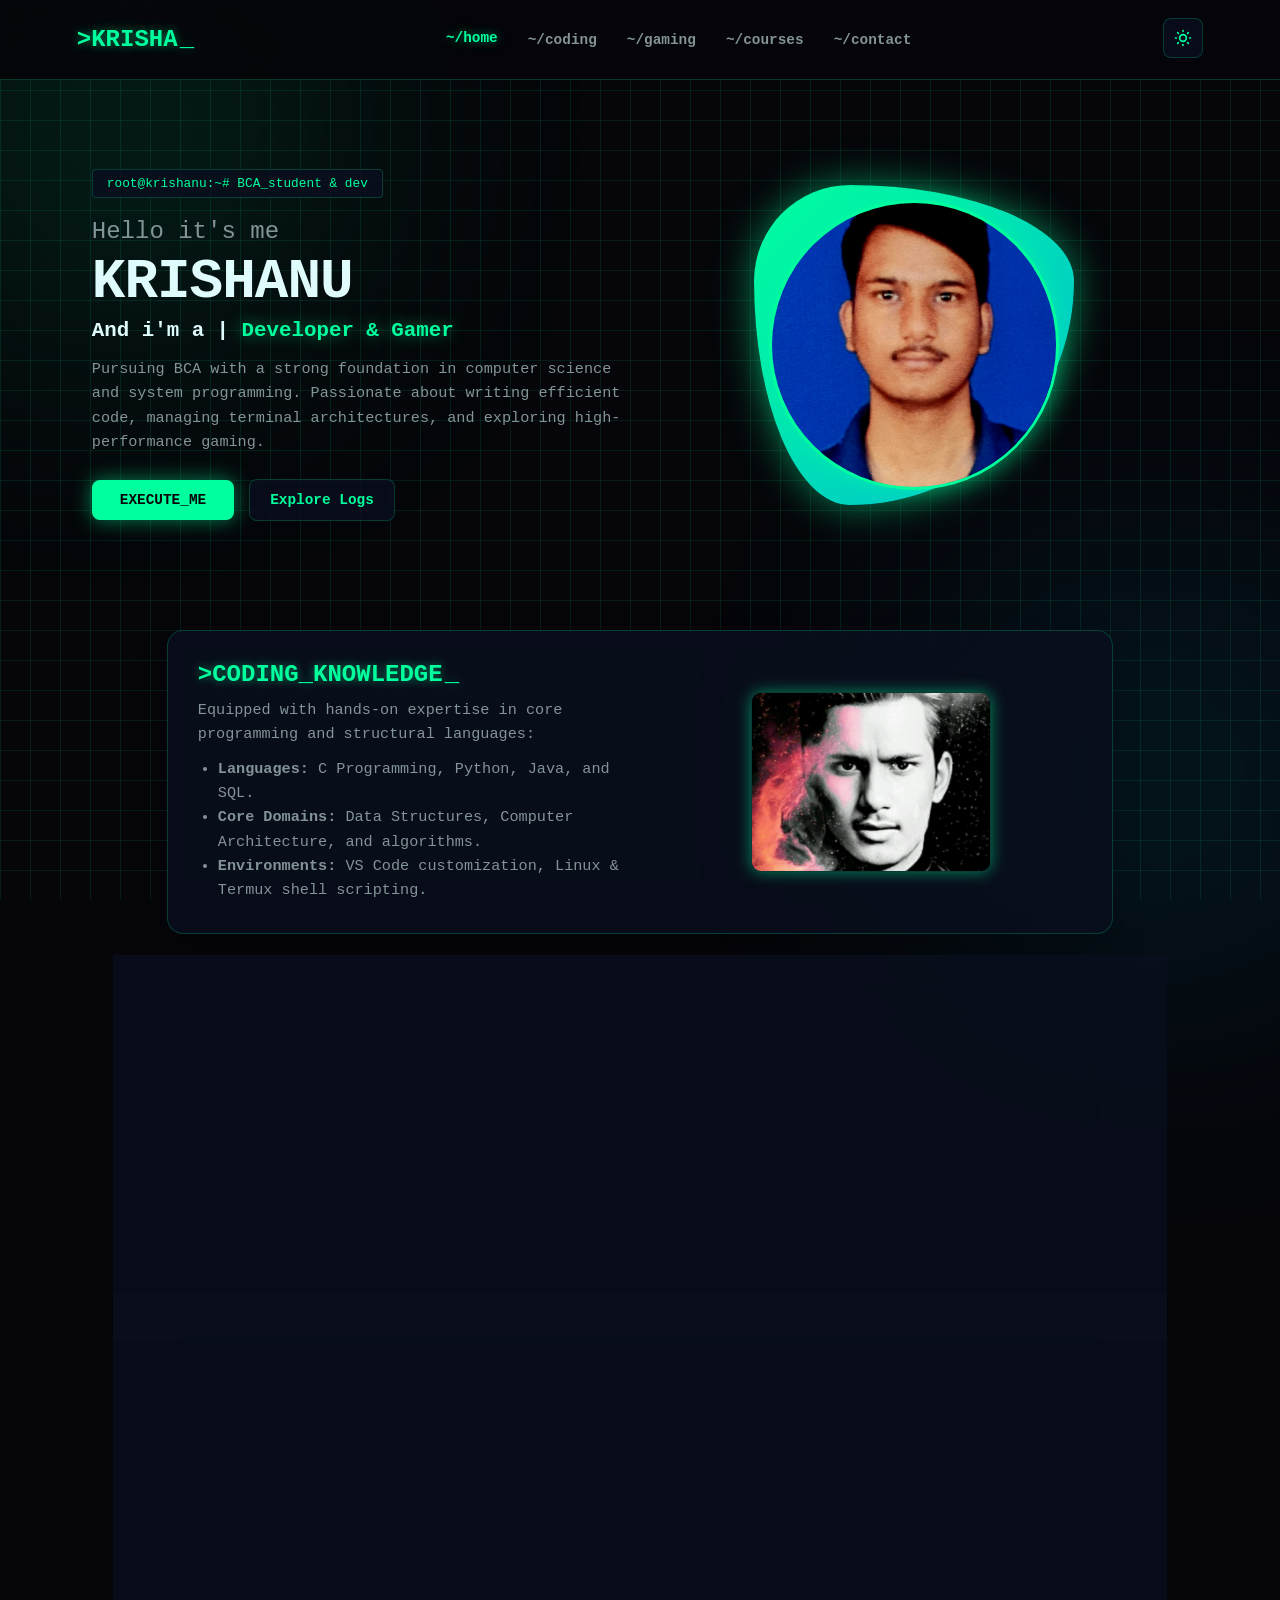
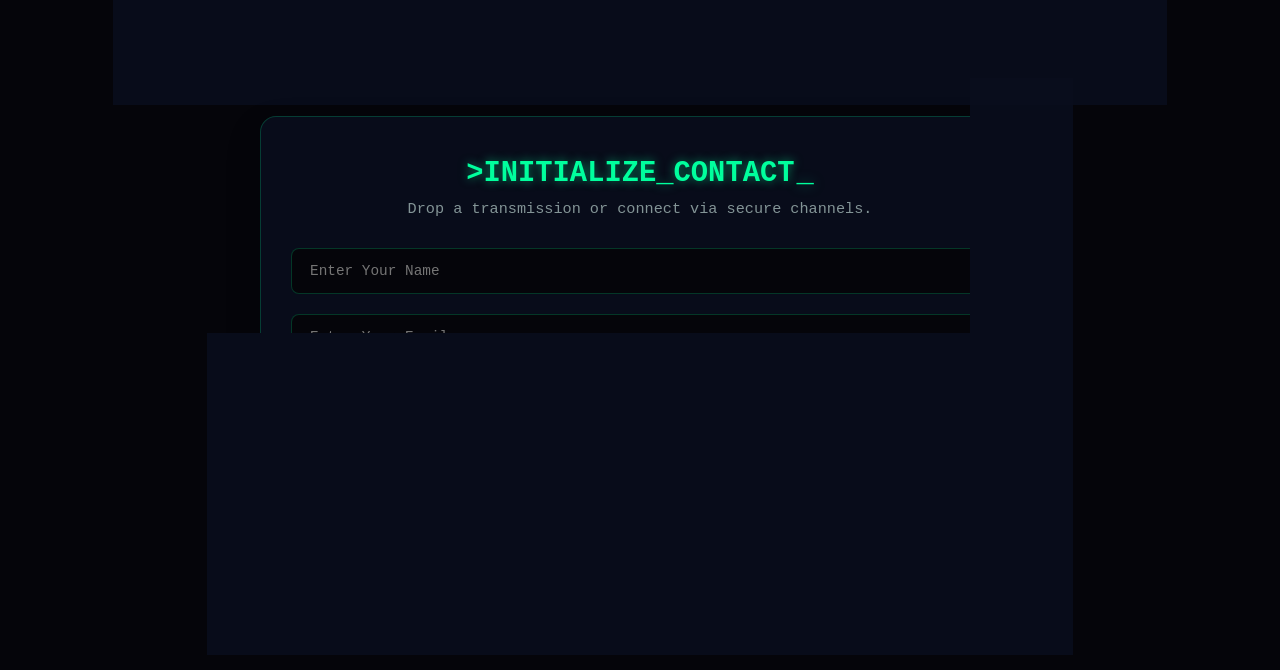
==== commit 24a11e01: "Update index.html" ====
--- a/index.html
+++ b/index.html
@@ -1,126 +1,128 @@
-<!DOCTYPE html>
-<html lang="en">
-<head>
-    <meta charset="UTF-8">
-    <meta name="viewport" content="width=device-width, initial-scale=1.0">
-    <title>Cyber Portfolio - KRISHANU</title>
-    <link rel="stylesheet" href="index.css">
-    <link href="https://fonts.googleapis.com/css2?family=Fira+Code:wght@400;600;700&display=swap" rel="stylesheet">
-</head>
-<body class="dark-theme">
-
-    <div class="cyber-grid"></div>
-    <div class="ambient-glow glow-1"></div>
-    <div class="ambient-glow glow-2"></div>
-
-    <header class="heading">
-        <div class="logo-container">
-            <span class="prompt">&gt; </span><span class="typed-text" id="typedText"></span><span class="cursor">_</span>
-        </div>
-        
-        <nav class="nav-links" id="navLinks">
-            <a href="#home" class="active">~/home</a>
-            <a href="#coding">~/coding</a>
-            <a href="#gaming">~/gaming</a>
-            <a href="#courses">~/courses</a>
-            <a href="#contact">~/contact</a>
-        </nav>
-        
-        <button type="button" class="btn" id="themeToggle" aria-label="Toggle Theme" title="Switch Theme"></button>
-        <button type="button" class="menu-btn" id="menuToggle" aria-label="Toggle Menu"></button>
-    </header>
-
-    <main class="body1" id="home">
-        <div class="hero-content">
-            <div class="badge">root@krishanu:~# BCA_student & dev</div>
-            <h3 class="greeting">Hello it's me</h3>
-            <h1 class="my-name">KRISHANU</h1>
-            <h3 class="role">And i'm a | <span class="highlight">Developer & Gamer</span></h3>
-            <p class="bio">Pursuing BCA with a strong foundation in computer science and system programming. Passionate about writing efficient code, managing terminal architectures, and exploring high-performance gaming.</p>
-            
-            <div class="cta-group">
-                <button class="hire-btn">EXECUTE_ME</button>
-                <a href="#coding" class="secondary-btn">Explore Logs</a>
-            </div>
-        </div>
-
-        <div class="hero-img-container">
-            <div class="shape-bg"></div>
-            <img src="img.jpg" class="img" alt="Profile Image">
-        </div>
-    </main>
-
-    <section class="extra-section" id="coding">
-        <div class="extra-card">
-            <div class="extra-info">
-                <h2>&gt; <span id="typedCoding"></span><span class="cursor">_</span></h2>
-                <p>Equipped with hands-on expertise in core programming and structural languages:</p>
-                <ul type="disc" style="margin-left: 20px; margin-top: 10px;">
-                    <li><strong>Languages:</strong> C Programming, Python, Java, and SQL.</li>
-                    <li><strong>Core Domains:</strong> Data Structures, Computer Architecture, and algorithms.</li>
-                    <li><strong>Environments:</strong> VS Code customization, Linux & Termux shell scripting.</li>
-                </ul>
-            </div>
-            <div class="extra-img-box">
-                <img src="img1.jpg" alt="Coding Knowledge">
-            </div>
-        </div>
-    </section>
-
-    <section class="extra-section" id="gaming">
-        <div class="extra-card reverse">
-            <div class="extra-info">
-                <h2>&gt; <span id="typedGaming"></span><span class="cursor">_</span></h2>
-                <p>Passionate about gaming platforms, operating systems, and hardware optimization:</p>
-                <ul type="disc" style="margin-left: 20px; margin-top: 10px;">
-                    <li><strong>Platform:</strong> Active Steam gaming enthusiast.</li>
-                    <li><strong>OS Setup:</strong> Managing multi-boot environments with Windows and Ubuntu.</li>
-                    <li><strong>Mobile Tech:</strong> Advanced shell execution and package handling via Termux.</li>
-                </ul>
-            </div>
-            <div class="extra-img-box">
-                <img src="img2.png" alt="Gaming Interest">
-            </div>
-        </div>
-    </section>
-
-    <section class="extra-section" id="courses">
-        <div class="extra-card">
-            <div class="extra-info">
-                <h2>&gt; <span id="typedCourses"></span><span class="cursor">_</span></h2>
-                <p>Academic background and short-term tech specializations:</p>
-                <ul type="disc" style="margin-left: 20px; margin-top: 10px;">
-                    <li><strong>Degree:</strong> Bachelor of Computer Applications (BCA).</li>
-                    <li><strong>Focus Areas:</strong> Web design, database querying, and software development cycles.</li>
-                    <li><strong>Goal:</strong> Building real-world scalable applications and system-level tools.</li>
-                </ul>
-            </div>
-            <div class="extra-img-box">
-                <img src="img3.jpg" alt="Course Information">
-            </div>
-        </div>
-    </section>
-
-    <section class="contact-section" id="contact">
-        <div class="contact-container">
-            <h2 class="contact-title">&gt; <span id="typedContact"></span><span class="cursor">_</span></h2>
-            <p class="contact-desc">Drop a transmission or connect via secure channels.</p>
-            
-            <form class="contact-form" onsubmit="event.preventDefault(); alert('thanks for feedback');">
-                <div class="form-group">
-                    <input type="text" placeholder="Enter Your Name" required>
-                </div>
-                <div class="form-group">
-                    <input type="email" placeholder="Enter Your Email" required>
-                </div>
-                <div class="form-group">
-                    <textarea rows="4" placeholder="Enter Your Message..." required></textarea>
-                </div>
-                <button type="submit" class="submit-btn">SEND_MESSAGE</button>
-            </form>
-        </div>
-    </section>
-
-    <script src="index.js"></script>
-</body>
-</html>
+<!DOCTYPE html>
+<html lang="en">
+<head>
+    <meta charset="UTF-8">
+    <meta name="viewport" content="width=device-width, initial-scale=1.0">
+    <title>Cyber Portfolio - KRISHANU</title>
+    <link rel="stylesheet" href="index.css">
+    <link href="https://fonts.googleapis.com/css2?family=Fira+Code:wght@400;600;700&display=swap" rel="stylesheet">
+</head>
+<body class="dark-theme">
+
+    <div class="cyber-grid"></div>
+    <div class="ambient-glow glow-1"></div>
+    <div class="ambient-glow glow-2"></div>
+
+    <header class="heading">
+        <div class="logo-container">
+            <span class="prompt">&gt;</span><span class="typed-text" id="typedText"></span><span class="cursor">_</span>
+        </div>
+        
+        <nav class="nav-links" id="navLinks">
+            <a href="#home" class="active">~/home</a>
+            <a href="#coding">~/coding</a>
+            <a href="#gaming">~/gaming</a>
+            <a href="#courses">~/courses</a>
+            <a href="#contact">~/contact</a>
+        </nav>
+        
+        <div class="header-actions">
+            <button type="button" class="btn" id="themeToggle" aria-label="Toggle Theme" title="Switch Theme"></button>
+            <button type="button" class="menu-btn" id="menuToggle" aria-label="Toggle Menu"></button>
+        </div>
+    </header>
+
+    <main class="body1" id="home">
+        <div class="hero-content">
+            <div class="badge">root@krishanu:~# BCA_student & dev</div>
+            <h3 class="greeting">Hello it's me</h3>
+            <h1 class="my-name">KRISHANU</h1>
+            <h3 class="role">And i'm a | <span class="highlight">Developer & Gamer</span></h3>
+            <p class="bio">Pursuing BCA with a strong foundation in computer science and system programming. Passionate about writing efficient code, managing terminal architectures, and exploring high-performance gaming.</p>
+            
+            <div class="cta-group">
+                <button class="hire-btn">EXECUTE_ME</button>
+                <a href="#coding" class="secondary-btn">Explore Logs</a>
+            </div>
+        </div>
+
+        <div class="hero-img-container">
+            <div class="shape-bg"></div>
+            <img src="img.jpg" class="img" alt="Profile Image">
+        </div>
+    </main>
+
+    <section class="extra-section" id="coding">
+        <div class="extra-card">
+            <div class="extra-info">
+                <h2>&gt;<span id="typedCoding"></span><span class="cursor">_</span></h2>
+                <p>Equipped with hands-on expertise in core programming and structural languages:</p>
+                <ul type="disc" style="margin-left: 20px; margin-top: 10px;">
+                    <li><strong>Languages:</strong> C Programming, Python, Java, and SQL.</li>
+                    <li><strong>Core Domains:</strong> Data Structures, Computer Architecture, and algorithms.</li>
+                    <li><strong>Environments:</strong> VS Code customization, Linux & Termux shell scripting.</li>
+                </ul>
+            </div>
+            <div class="extra-img-box">
+                <img src="img1.jpg" alt="Coding Knowledge">
+            </div>
+        </div>
+    </section>
+
+    <section class="extra-section" id="gaming">
+        <div class="extra-card reverse">
+            <div class="extra-info">
+                <h2>&gt;<span id="typedGaming"></span><span class="cursor">_</span></h2>
+                <p>Passionate about gaming platforms, operating systems, and hardware optimization:</p>
+                <ul type="disc" style="margin-left: 20px; margin-top: 10px;">
+                    <li><strong>Platform:</strong> Active Steam gaming enthusiast.</li>
+                    <li><strong>OS Setup:</strong> Managing multi-boot environments with Windows and Ubuntu.</li>
+                    <li><strong>Mobile Tech:</strong> Advanced shell execution and package handling via Termux.</li>
+                </ul>
+            </div>
+            <div class="extra-img-box">
+                <img src="img2.png" alt="Gaming Interest">
+            </div>
+        </div>
+    </section>
+
+    <section class="extra-section" id="courses">
+        <div class="extra-card">
+            <div class="extra-info">
+                <h2>&gt;<span id="typedCourses"></span><span class="cursor">_</span></h2>
+                <p>Academic background and short-term tech specializations:</p>
+                <ul type="disc" style="margin-left: 20px; margin-top: 10px;">
+                    <li><strong>Degree:</strong> Bachelor of Computer Applications (BCA).</li>
+                    <li><strong>Focus Areas:</strong> Web design, database querying, and software development cycles.</li>
+                    <li><strong>Goal:</strong> Building real-world scalable applications and system-level tools.</li>
+                </ul>
+            </div>
+            <div class="extra-img-box">
+                <img src="img3.jpg" alt="Course Information">
+            </div>
+        </div>
+    </section>
+
+    <section class="contact-section" id="contact">
+        <div class="contact-container">
+            <h2 class="contact-title">&gt;<span id="typedContact"></span><span class="cursor">_</span></h2>
+            <p class="contact-desc">Drop a transmission or connect via secure channels.</p>
+            
+            <form class="contact-form" onsubmit="event.preventDefault(); alert('thanks for feedback');">
+                <div class="form-group">
+                    <input type="text" placeholder="Enter Your Name" required>
+                </div>
+                <div class="form-group">
+                    <input type="email" placeholder="Enter Your Email" required>
+                </div>
+                <div class="form-group">
+                    <textarea rows="4" placeholder="Enter Your Message..." required></textarea>
+                </div>
+                <button type="submit" class="submit-btn">SEND_MESSAGE</button>
+            </form>
+        </div>
+    </section>
+
+    <script src="index.js"></script>
+</body>
+</html>
--- a/index.css
+++ b/index.css
@@ -428,4 +428,4 @@
     .nav-links.mobile-active { display: flex; }
     .menu-btn { display: block; }
     .cta-group { justify-content: center; }
-}+}
